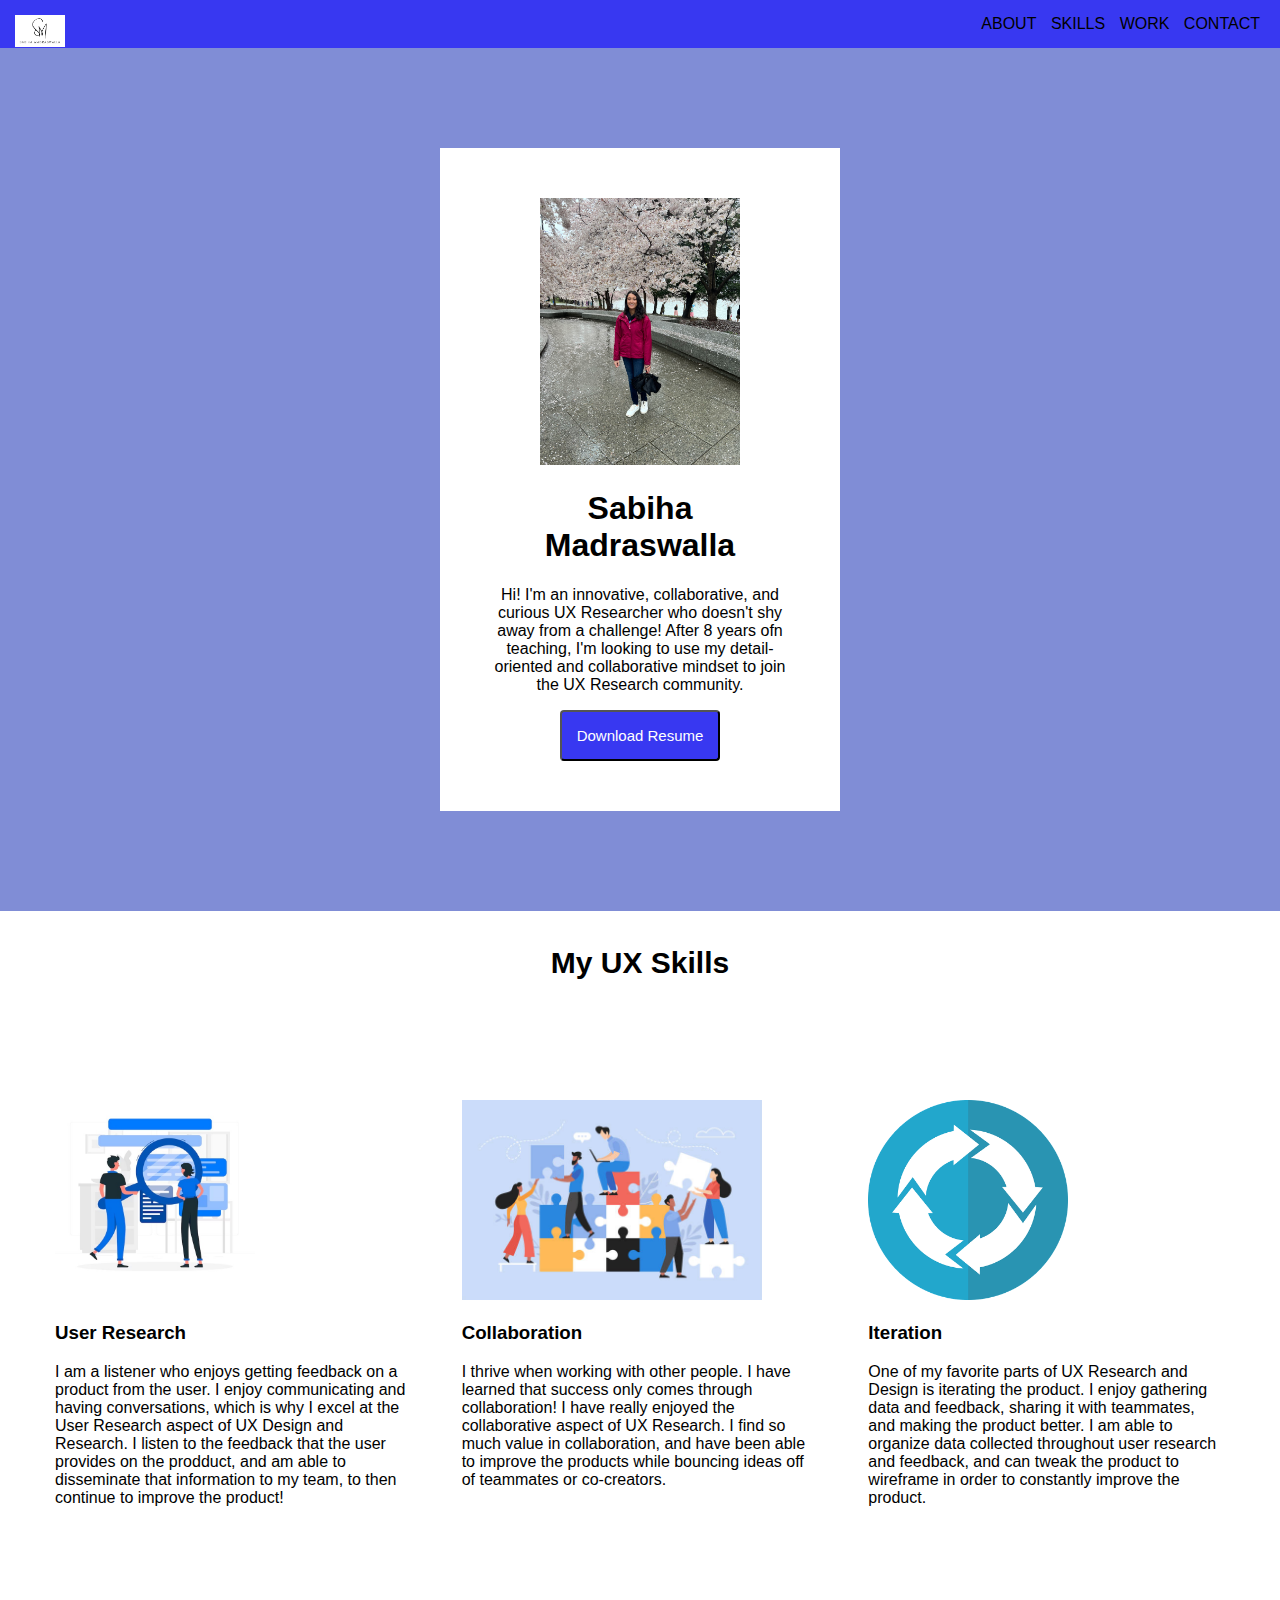
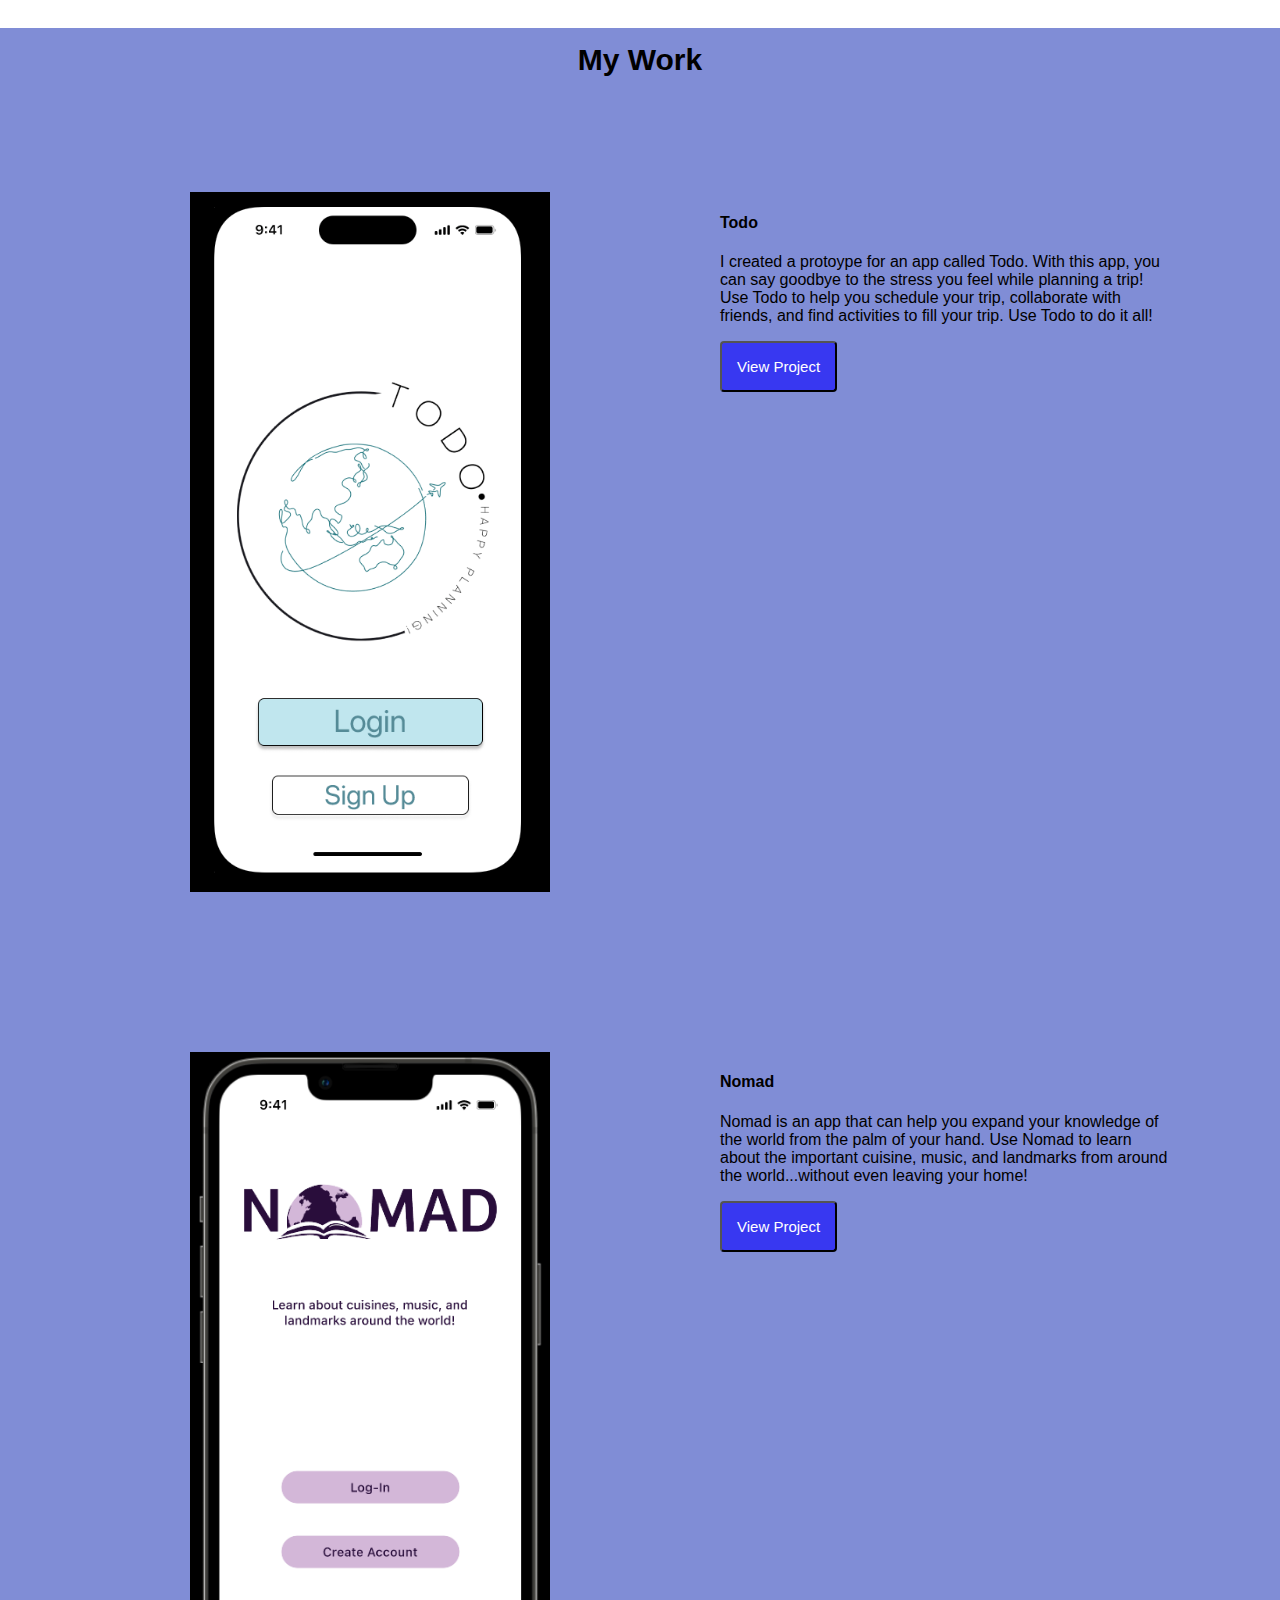
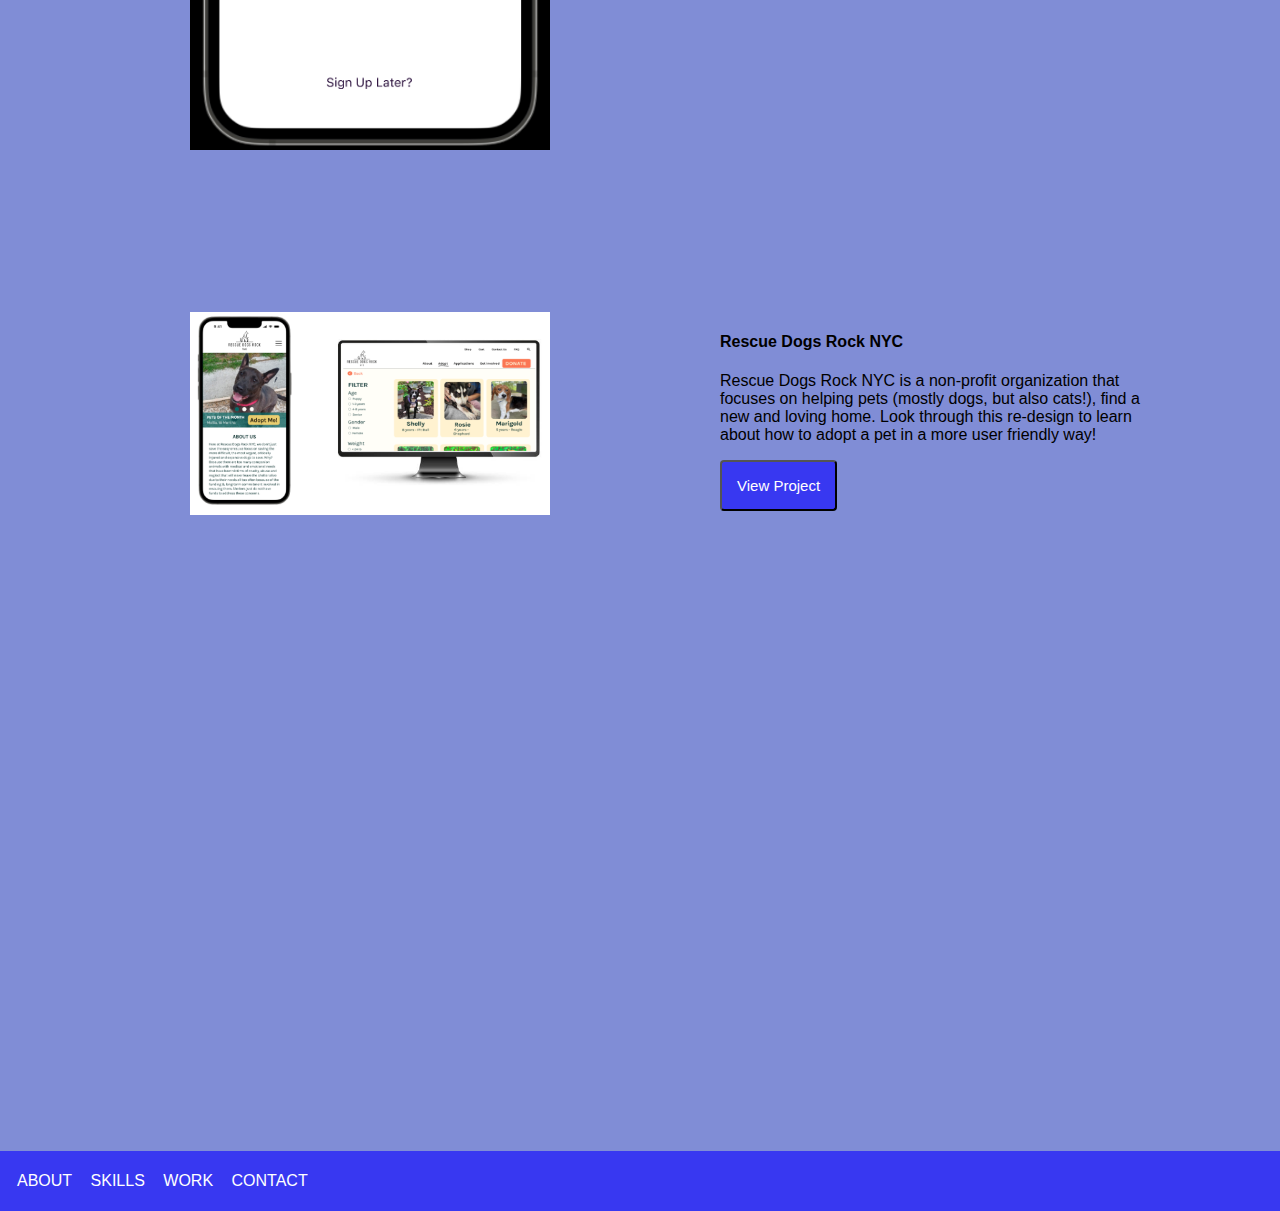
==== index.html @ 4075cf80 "Homepage, Skills, Work" ====
<!DOCTYPE html>
<html>
  <head>
    <title>Sabiha Madraswalla's UX Portfolio</title>
    <link href="css/style.css" type="text/css" rel="stylesheet">
  </head>
  <body>
    <header>
      <img id="logo" src="images/SM Portfolio Logo.png" width="50px">
        <li>ABOUT</li>
        <li>SKILLS</li>
        <li>WORK</li>
        <li>CONTACT</li>
      </ul>
    </header>
    <section class="heroImg">
      <div class="content">
        <img src="images/Profile Pic.jpg" width="200px">
        <h1>Sabiha Madraswalla</h1>
        <p>Hi! I'm an innovative, collaborative, and curious UX Researcher who doesn't shy away from a challenge! After 8 years ofn teaching, I'm looking to use my detail-oriented and collaborative mindset to join the UX Research community.</p>
        <button>Download Resume</button>
      </div>
    </section>
    <h1 class="heading">My UX Skills</h1>
    <section class="flexContainer">
      <div>
        <img src="images/User Research.jpeg" height="200px">
        <h3>User Research</h3>
        <p>I am a listener who enjoys getting feedback on a product from the user. I enjoy communicating and having conversations, which is why I excel at the User Research aspect of UX Design and Research. I listen to the feedback that the user provides on the prodduct, and am able to disseminate that information to my team, to then continue to improve the product!</p>
      </div>
      <div>
        <img src="images/collaboration.jpeg" height="200px">
        <h3>Collaboration</h3>
        <p>I thrive when working with other people. I have learned that success only comes through collaboration! I have really enjoyed the collaborative aspect of UX Research. I find so much value in collaboration, and have been able to improve the products while bouncing ideas off of teammates or co-creators. </p>
      </div>
      <div>
        <img src="images/iteration.webp" height="200px">
        <h3>Iteration</h3>
        <p>One of my favorite parts of UX Research and Design is iterating the product. I enjoy gathering data and feedback, sharing it with teammates, and making the product better. I am able to organize data collected throughout user research and feedback, and can tweak the product to wireframe in order to constantly improve the product.</p>
      </div>
    </section>

    <section class="myWork">
      <h1 class="heading">My Work</h1>
      <div class="workGrid">
        <div class="img1">
          <img src="images/Todo.png">
        </div>
        <div class="content1">
          <h4>Todo</h4>
          <p>I created a protoype for an app called Todo. With this app, you can say goodbye to the stress you feel while planning a trip! Use Todo to help you schedule your trip, collaborate with friends, and find activities to fill your trip. Use Todo to do it all! </p>
          <button>View Project</button>
        </div>
        <div class="img2">
          <img src="images/Nomad.png">
        </div>
        <div class="content2">
          <h4>Nomad</h4>
          <p>Nomad is an app that can help you expand your knowledge of the world from the palm of your hand. Use Nomad to learn about the important cuisine, music, and landmarks from around the world...without even leaving your home! </p>
          <button>View Project</button>
        </div>
        <div class="img3">
          <img src="images/RDRNYC.png">
        </div>
        <div class="content3">
          <h4>Rescue Dogs Rock NYC</h4>
          <p>Rescue Dogs Rock NYC is a non-profit organization that focuses on helping pets (mostly dogs, but also cats!), find a new and loving home. Look through this re-design to learn about how to adopt a pet in a more user friendly way!</p>
          <button>View Project</button>
        </div>
      </div>
    </section>
    <footer>
      <ul>
        <li>ABOUT</li>
        <li>SKILLS</li>
        <li>WORK</li>
        <li>CONTACT</li>
      </ul>
    </footer>
  </body>
</html>
---- css/style.css ----
body {
  margin: 0;
  font-family: 'Open Sans', sans-serif;
}
header {
  background-color: #3838f1;
  padding: 15px;
  text-align: right;
}
header ul {
  float: right;
  color: white;
  border-radius: 80px;

}
header li {
  display: inline-block;
  padding: 0px 5px;
}
header p {
  display: inline-block;
}
.heroImg {
  background-color: #808dd6;
  padding: 100px 15px;


}
.content {
  max-width: 300px;
  margin: 0 auto;
  padding: 50px;
  background-color: #FFFFFF;
  text-align: center;
}
button {
  padding: 15px;
  background-color: #3838f1;
  color: white;
  font-size: 15px;
  border-radius: 4px;
}
footer {
  background-color: #3838f1;
  padding: 5px;
  color: white;
}
footer ul {
  list-style: none;
  padding-left: 5px;
}
footer li {
  display: inline-block;
  padding: 0px 7px;
}
.heading {
  text-align: center;
  padding: 15px 5px;
  font-size: 30px;
}
/* My UX Skills Section */
.flexContainer {
  display: flex;
  padding: 60px 30px;
}
.flexContainer div {
  width: 33%;
  padding: 25px;
}

/* My Work Section */
.myWork {
  padding: 60px 30px;
  padding-top: 0;
  background-color: #808dd6;
}
.workGrid {
  display: grid;
  grid-template-columns: 50% 50%;
  grid-template-rows: 1fr 1fr 1fr;
  grid-template-areas:
  "img1 content1"
  "img2 content2"
  "img3 content3"
  ;
}
.workGrid img {
  width: 80%;
  height: auto;
  margin: 0 auto;
  display: block;
  padding: 0 80px;
}
.img1 {
  grid-area: img1;
}
.img2 {
  grid-area: img2;
}
.img3 {
  grid-area: img3;
}
.img1, .img2, .img3, .content1, .content2, .content3 {
  padding: 80px;
}
.content1 {
  grid-area: content1;
}
.content2 {
  grid-area: content2;
}
.content3 {
  grid-area: content3;
}

#logo {
  float:left;
  margin-right: 15px;
}


/* Mobile Media Query */
@media screen and (max-width: 600px) {
  .flexContainer {
    flex-direction: column;
  }

  .flexContainer > div {
    width: 100%;
  }

  .gridContainer {
    grid-template-areas:
      "header"
      "heroImg"
      "heading"
      "flexContainer"
      "myWork"
      "footer";
    grid-template-rows: auto auto auto auto auto auto;
    grid-template-columns: 1fr;
  }
}
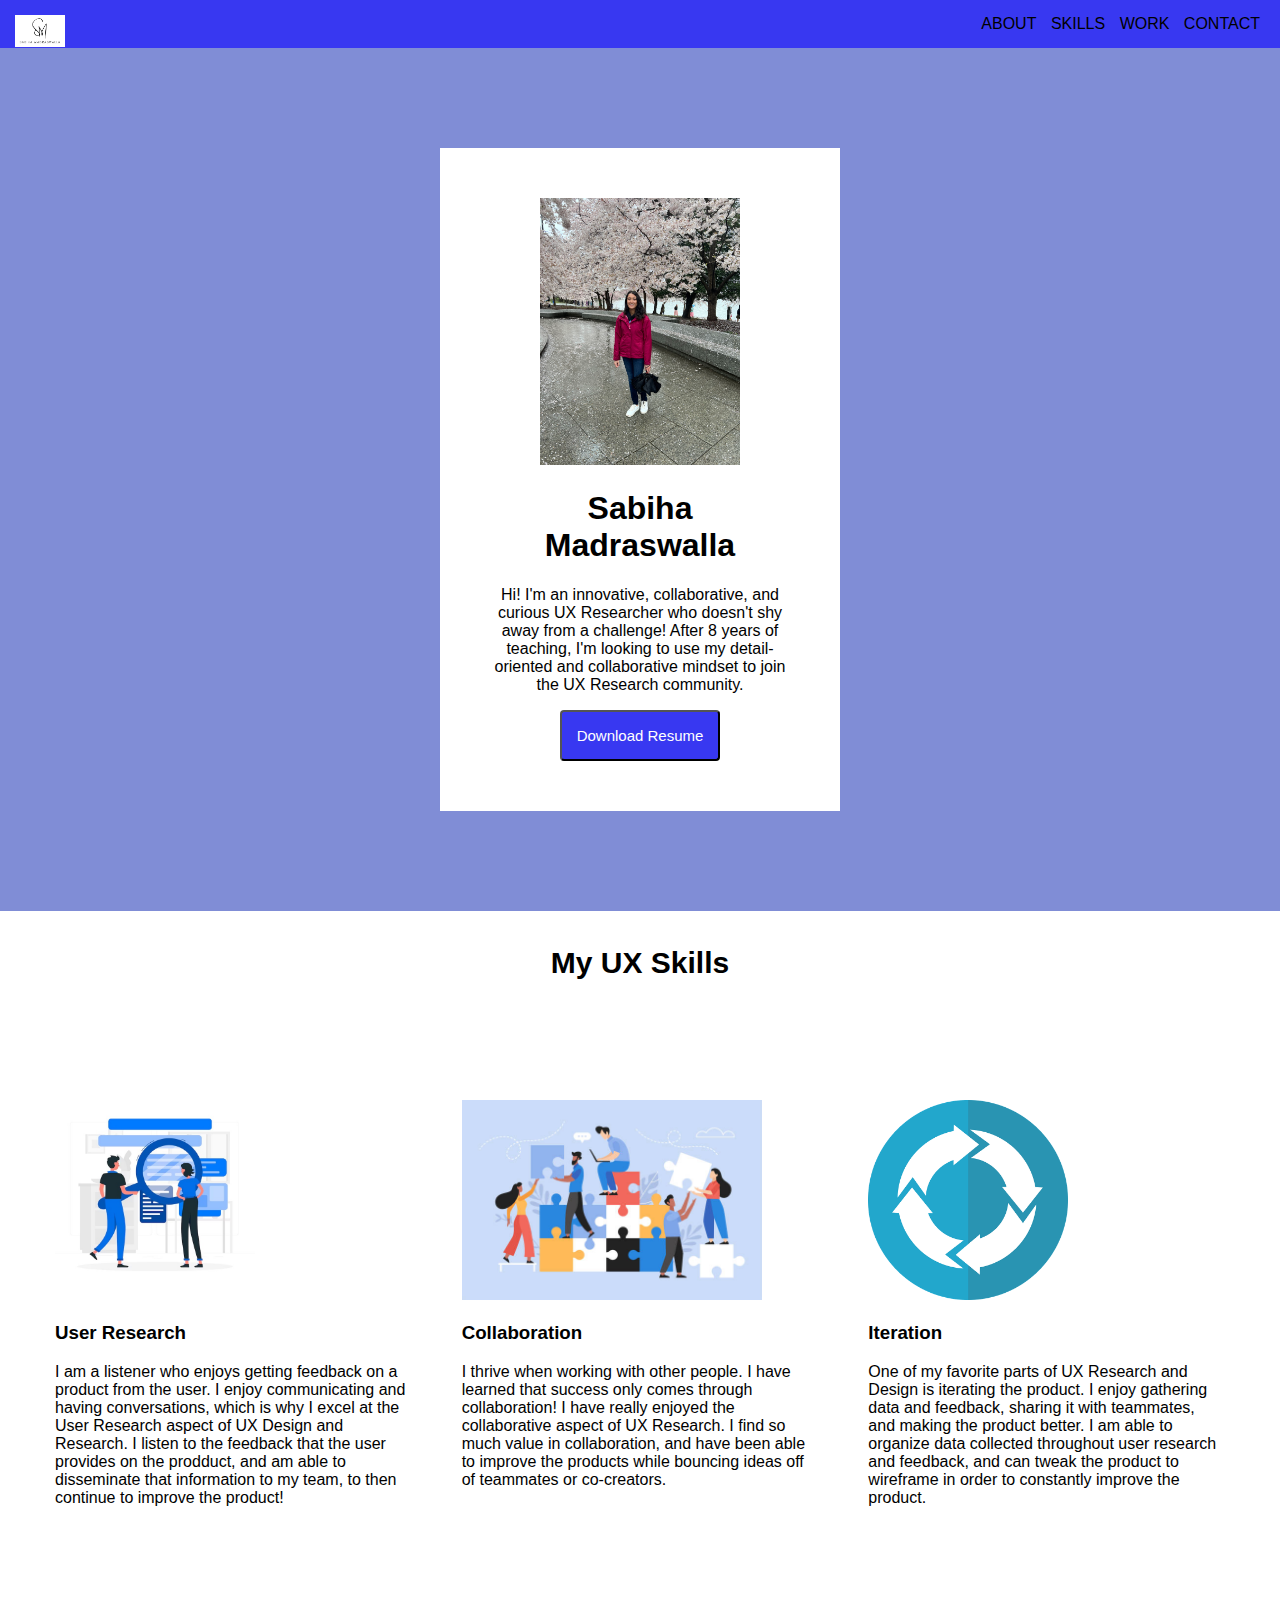
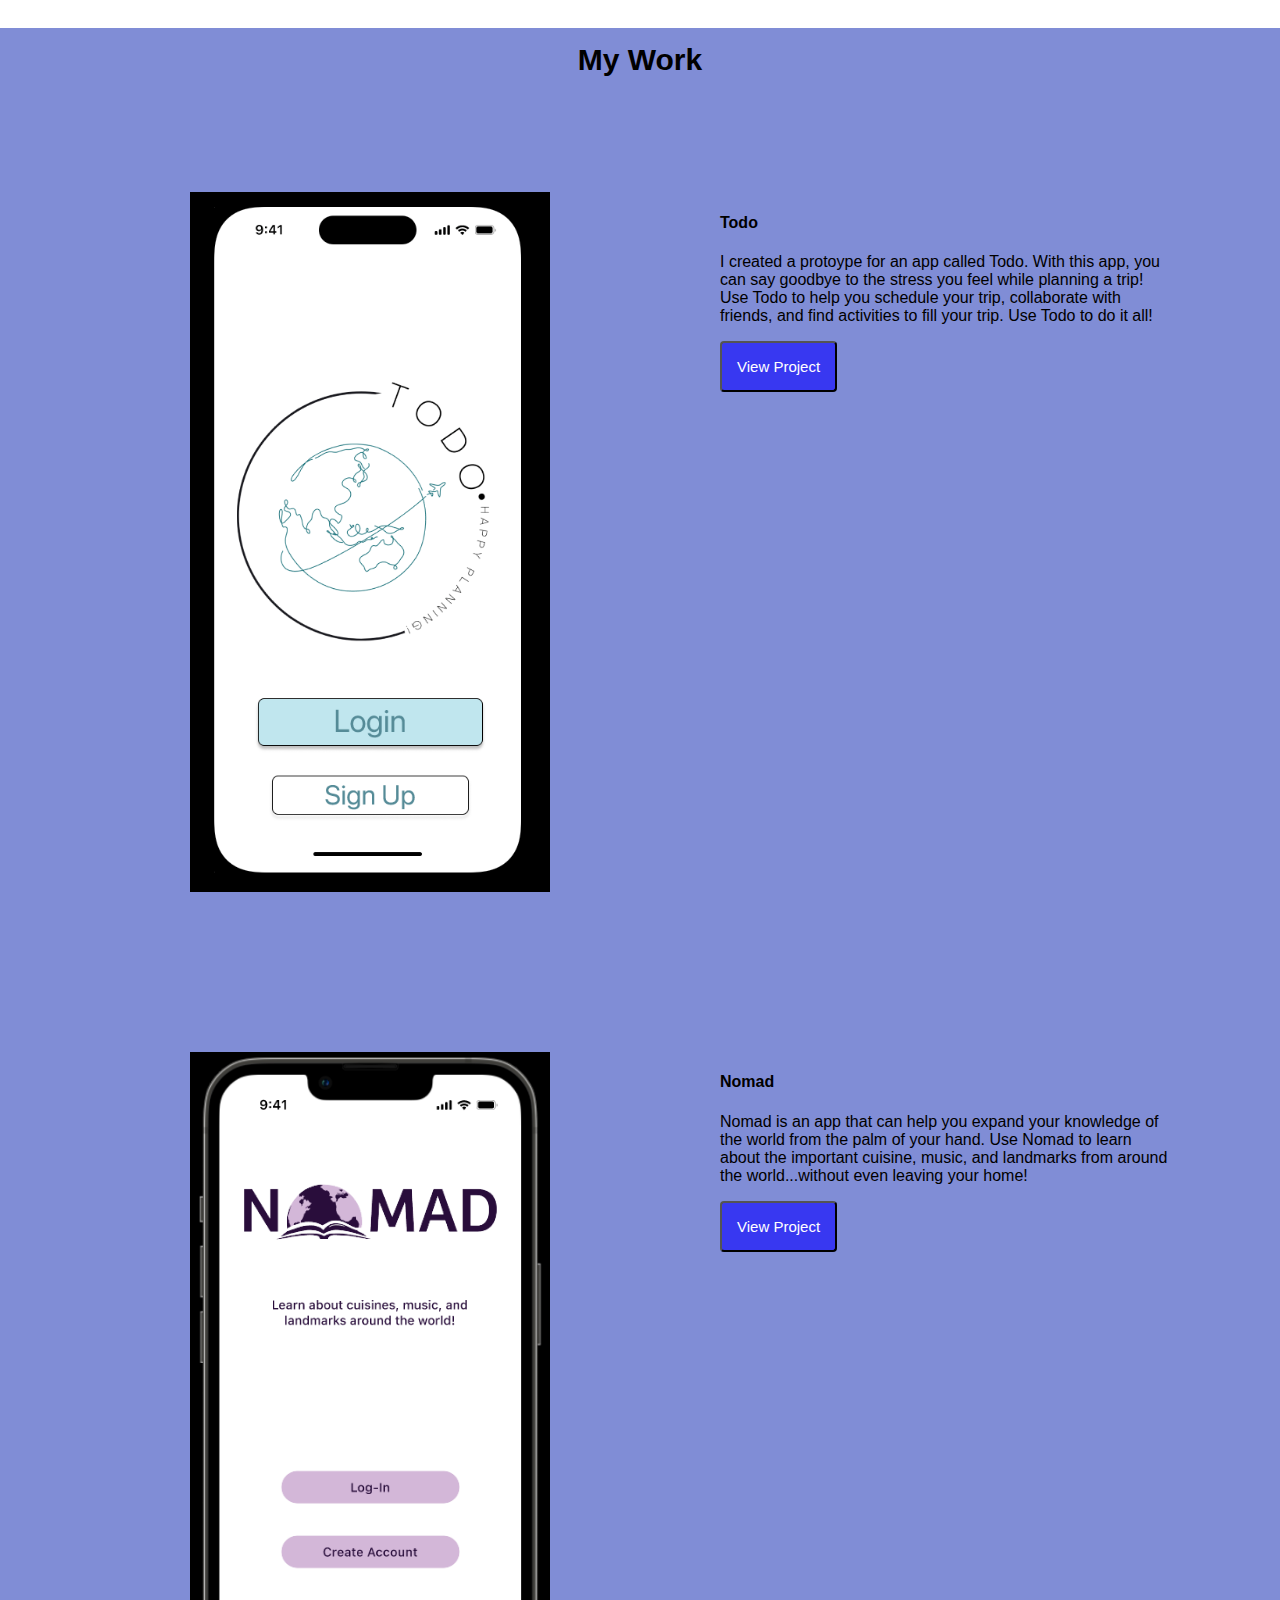
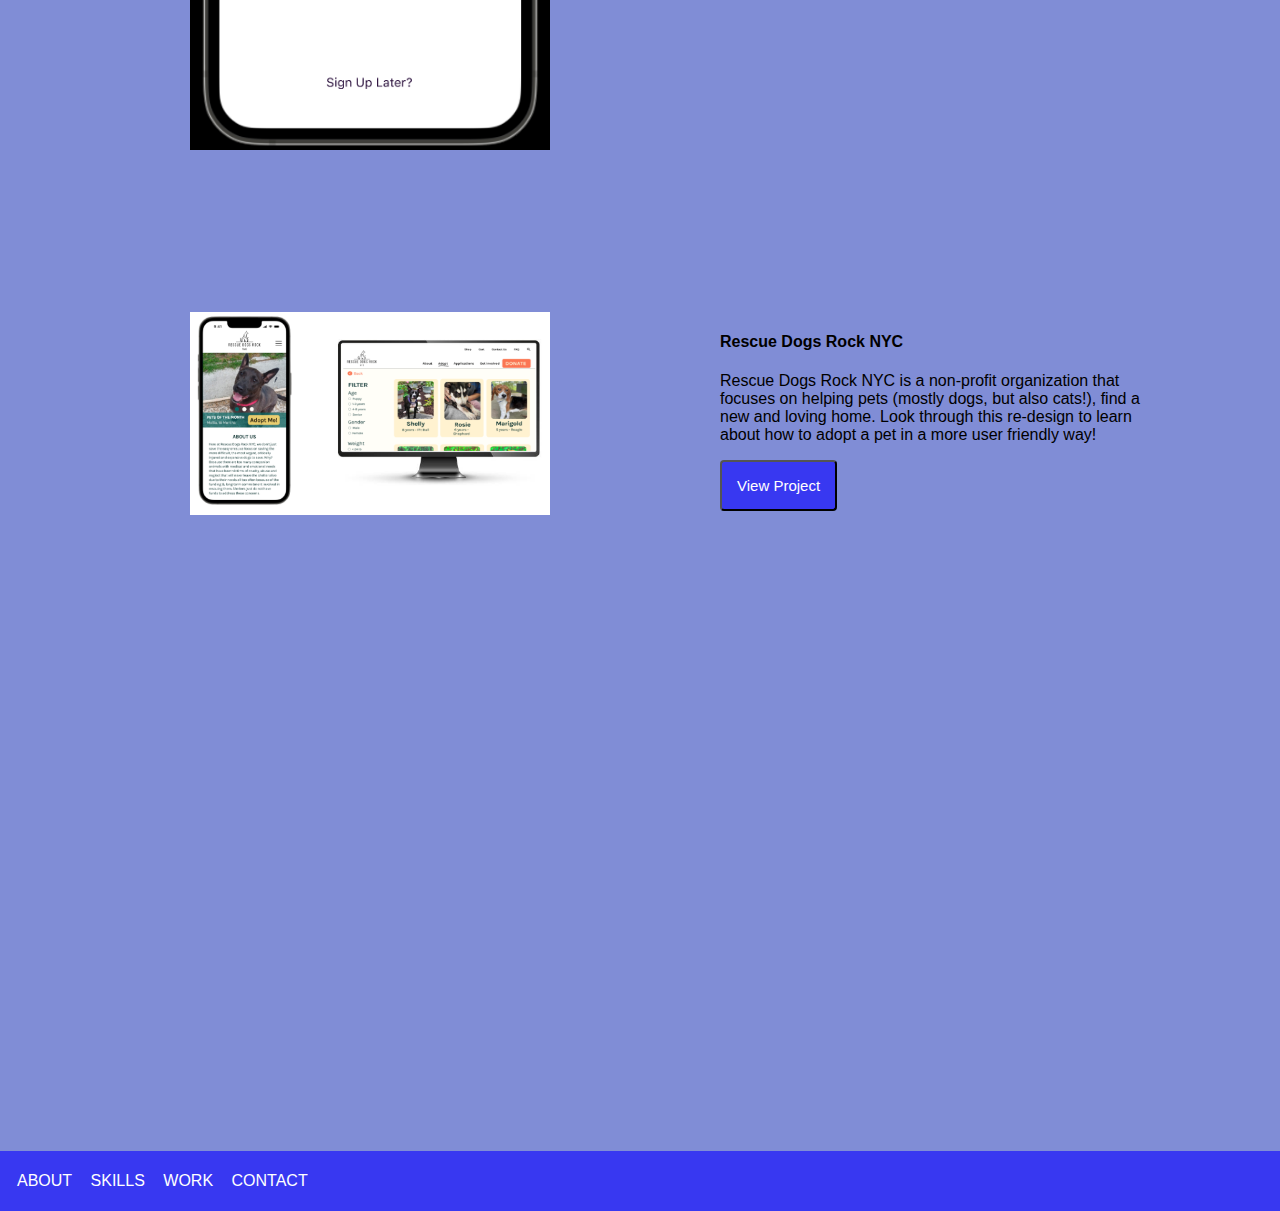
==== commit d3cb5176: "updates" ====
--- a/index.html
+++ b/index.html
@@ -17,7 +17,7 @@
       <div class="content">
         <img src="images/Profile Pic.jpg" width="200px">
         <h1>Sabiha Madraswalla</h1>
-        <p>Hi! I'm an innovative, collaborative, and curious UX Researcher who doesn't shy away from a challenge! After 8 years ofn teaching, I'm looking to use my detail-oriented and collaborative mindset to join the UX Research community.</p>
+        <p>Hi! I'm an innovative, collaborative, and curious UX Researcher who doesn't shy away from a challenge! After 8 years of teaching, I'm looking to use my detail-oriented and collaborative mindset to join the UX Research community.</p>
         <button>Download Resume</button>
       </div>
     </section>
